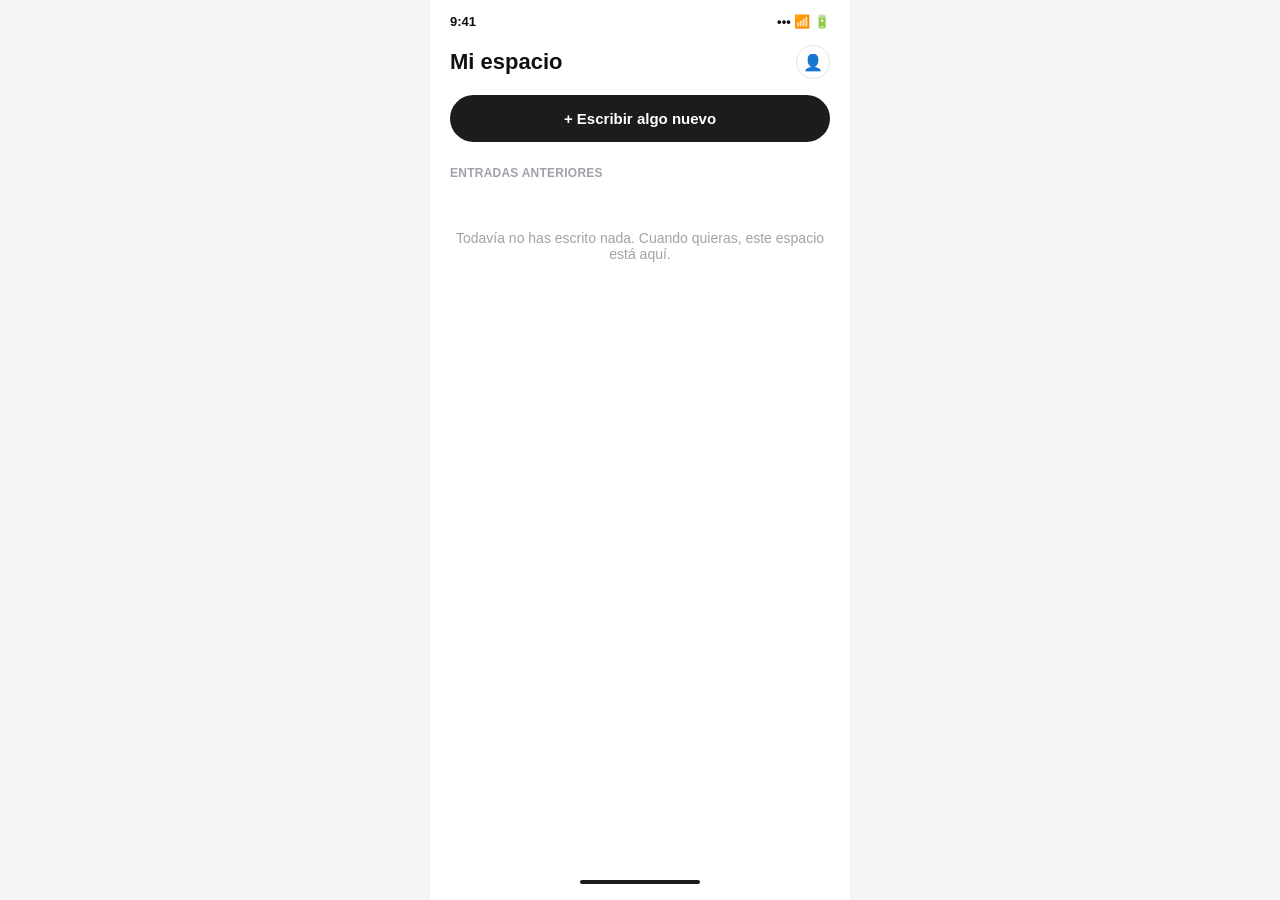
==== index.html @ 1ef16074 "Add files via upload" ====
<!DOCTYPE html>
<html lang="es">
<head>
  <meta charset="UTF-8" />
  <meta name="viewport" content="width=device-width, initial-scale=1.0" />
  <title>Mi espacio</title>
  <link rel="stylesheet" href="styles.css" />
</head>
<body>
  <div class="phone">
    <div class="statusbar">
      <span>9:41</span>
      <span>••• 📶 🔋</span>
    </div>

    <div class="header">
      <h1 class="header-title">Mi espacio</h1>
      <div class="avatar">👤</div>
    </div>

    <main class="content">
      <a href="nueva-entrada.html" class="btn-dark">+ Escribir algo nuevo</a>

      <div class="section-label">ENTRADAS ANTERIORES</div>
      <div class="entradas" id="lista-entradas"></div>
    </main>

    <div class="footer-bar">
      <div class="home-indicator"></div>
    </div>
  </div>

  <script src="app.js"></script>
  <script>
    const entradas = obtenerEntradas();
    const lista = document.getElementById("lista-entradas");

    if (entradas.length === 0) {
      lista.innerHTML = '<p class="empty-state">Todavía no has escrito nada. Cuando quieras, este espacio está aquí.</p>';
    } else {
      const copia = [...entradas].reverse();
      lista.innerHTML = copia.map((e) => `
        <div class="entrada">
          <div class="entrada-fecha">${formatearFecha(e.fecha)}</div>
          <div class="entrada-texto">${e.texto}</div>
        </div>
      `).join("");
    }
  </script>
</body>
</html>
---- styles.css ----
* {
  box-sizing: border-box;
}

body {
  margin: 0;
  font-family: -apple-system, 'Segoe UI', Inter, sans-serif;
  background: #F4F4F5;
  display: flex;
  justify-content: center;
}

.phone {
  width: 100%;
  max-width: 420px;
  min-height: 100vh;
  background: #FFFFFF;
  display: flex;
  flex-direction: column;
}

.statusbar {
  display: flex;
  justify-content: space-between;
  align-items: center;
  padding: 14px 20px 0;
  font-size: 13px;
  font-weight: 600;
  color: #111111;
}

.header {
  display: flex;
  align-items: center;
  justify-content: space-between;
  padding: 16px 20px 8px;
}

.header-title {
  font-size: 22px;
  font-weight: 700;
  color: #111111;
  margin: 0;
}

.back-button {
  display: flex;
  align-items: center;
  gap: 8px;
  background: none;
  border: none;
  font-size: 15px;
  font-weight: 600;
  color: #111111;
  cursor: pointer;
  padding: 0;
}

.avatar {
  width: 34px;
  height: 34px;
  border-radius: 50%;
  border: 1px solid #E4E4E7;
  display: flex;
  align-items: center;
  justify-content: center;
  color: #71717A;
}

.content {
  flex: 1;
  padding: 8px 20px 20px;
  display: flex;
  flex-direction: column;
}

.btn-dark {
  background: #1C1C1E;
  color: #FFFFFF;
  border: none;
  border-radius: 999px;
  font-size: 15px;
  font-weight: 600;
  padding: 15px;
  width: 100%;
  cursor: pointer;
  text-align: center;
  text-decoration: none;
  display: block;
}

.btn-dark:hover {
  background: #000000;
}

.section-label {
  font-size: 12px;
  font-weight: 600;
  color: #A1A1AA;
  letter-spacing: 0.02em;
  margin: 24px 0 10px;
}

.entradas {
  display: flex;
  flex-direction: column;
  gap: 14px;
}

.entrada {
  border-bottom: 1px solid #F0F0F1;
  padding-bottom: 14px;
}

.entrada:last-child {
  border-bottom: none;
}

.entrada-fecha {
  font-size: 12px;
  font-weight: 600;
  color: #A1A1AA;
  margin-bottom: 4px;
}

.entrada-texto {
  font-size: 14px;
  color: #3F3F46;
  line-height: 1.4;
  overflow: hidden;
  text-overflow: ellipsis;
  display: -webkit-box;
  -webkit-line-clamp: 1;
  -webkit-box-orient: vertical;
}

.empty-state {
  color: #A1A1AA;
  font-size: 14px;
  text-align: center;
  margin-top: 40px;
}

.footer-bar {
  padding: 10px 0 16px;
  display: flex;
  justify-content: center;
}

.home-indicator {
  width: 120px;
  height: 4px;
  border-radius: 2px;
  background: #1C1C1E;
}

/* Nueva entrada */
.textarea-entrada {
  flex: 1;
  border: 1px solid #E4E4E7;
  border-radius: 14px;
  padding: 16px;
  font-size: 15px;
  font-family: inherit;
  color: #111111;
  resize: none;
  outline: none;
  margin-bottom: 16px;
  min-height: 320px;
}

.textarea-entrada:focus {
  border-color: #1C1C1E;
}

.textarea-entrada::placeholder {
  color: #A1A1AA;
}

/* Estado de ánimo */
.mood-screen {
  align-items: center;
  text-align: center;
  padding-top: 40px;
}

.mood-badge {
  display: inline-flex;
  align-items: center;
  gap: 6px;
  background: #F4F4F5;
  border-radius: 999px;
  padding: 6px 14px;
  font-size: 12px;
  font-weight: 600;
  color: #71717A;
  margin-bottom: 28px;
}

.mood-question {
  font-size: 21px;
  font-weight: 700;
  color: #111111;
  margin: 0 0 8px;
  max-width: 280px;
}

.mood-subtext {
  font-size: 13px;
  color: #A1A1AA;
  margin: 0 0 36px;
}

.mood-options {
  display: flex;
  justify-content: center;
  gap: 14px;
  margin-bottom: 8px;
}

.mood-option {
  width: 48px;
  height: 48px;
  border-radius: 50%;
  border: 1px solid #E4E4E7;
  background: #FFFFFF;
  font-size: 20px;
  display: flex;
  align-items: center;
  justify-content: center;
  cursor: pointer;
}

.mood-option.selected {
  background: #1C1C1E;
  border-color: #1C1C1E;
  color: #FFFFFF;
}

.mood-scale-labels {
  display: flex;
  justify-content: space-between;
  font-size: 11px;
  color: #A1A1AA;
  margin-bottom: 36px;
}

.mood-actions {
  width: 100%;
  margin-top: auto;
}

/* Acompañamiento */
.acomp-card {
  background: #F4F4F5;
  border-radius: 16px;
  padding: 20px;
  margin-top: 12px;
}

.acomp-icon {
  width: 36px;
  height: 36px;
  border-radius: 50%;
  background: #FFFFFF;
  display: flex;
  align-items: center;
  justify-content: center;
  margin-bottom: 14px;
  font-size: 16px;
}

.acomp-texto {
  font-size: 14px;
  color: #27272A;
  line-height: 1.5;
  margin: 0 0 16px;
}

.acomp-nota {
  display: flex;
  align-items: flex-start;
  gap: 6px;
  font-size: 12px;
  color: #71717A;
  border-top: 1px solid #E4E4E7;
  padding-top: 12px;
  line-height: 1.4;
}

.acomp-actions {
  display: flex;
  gap: 10px;
  margin-top: auto;
}

.btn-secundario {
  flex: 1;
  background: #FFFFFF;
  color: #111111;
  border: 1px solid #E4E4E7;
  border-radius: 999px;
  font-size: 14px;
  font-weight: 600;
  padding: 14px;
  cursor: pointer;
}

.btn-primario-inline {
  flex: 1;
  background: #1C1C1E;
  color: #FFFFFF;
  border: none;
  border-radius: 999px;
  font-size: 14px;
  font-weight: 600;
  padding: 14px;
  cursor: pointer;
}
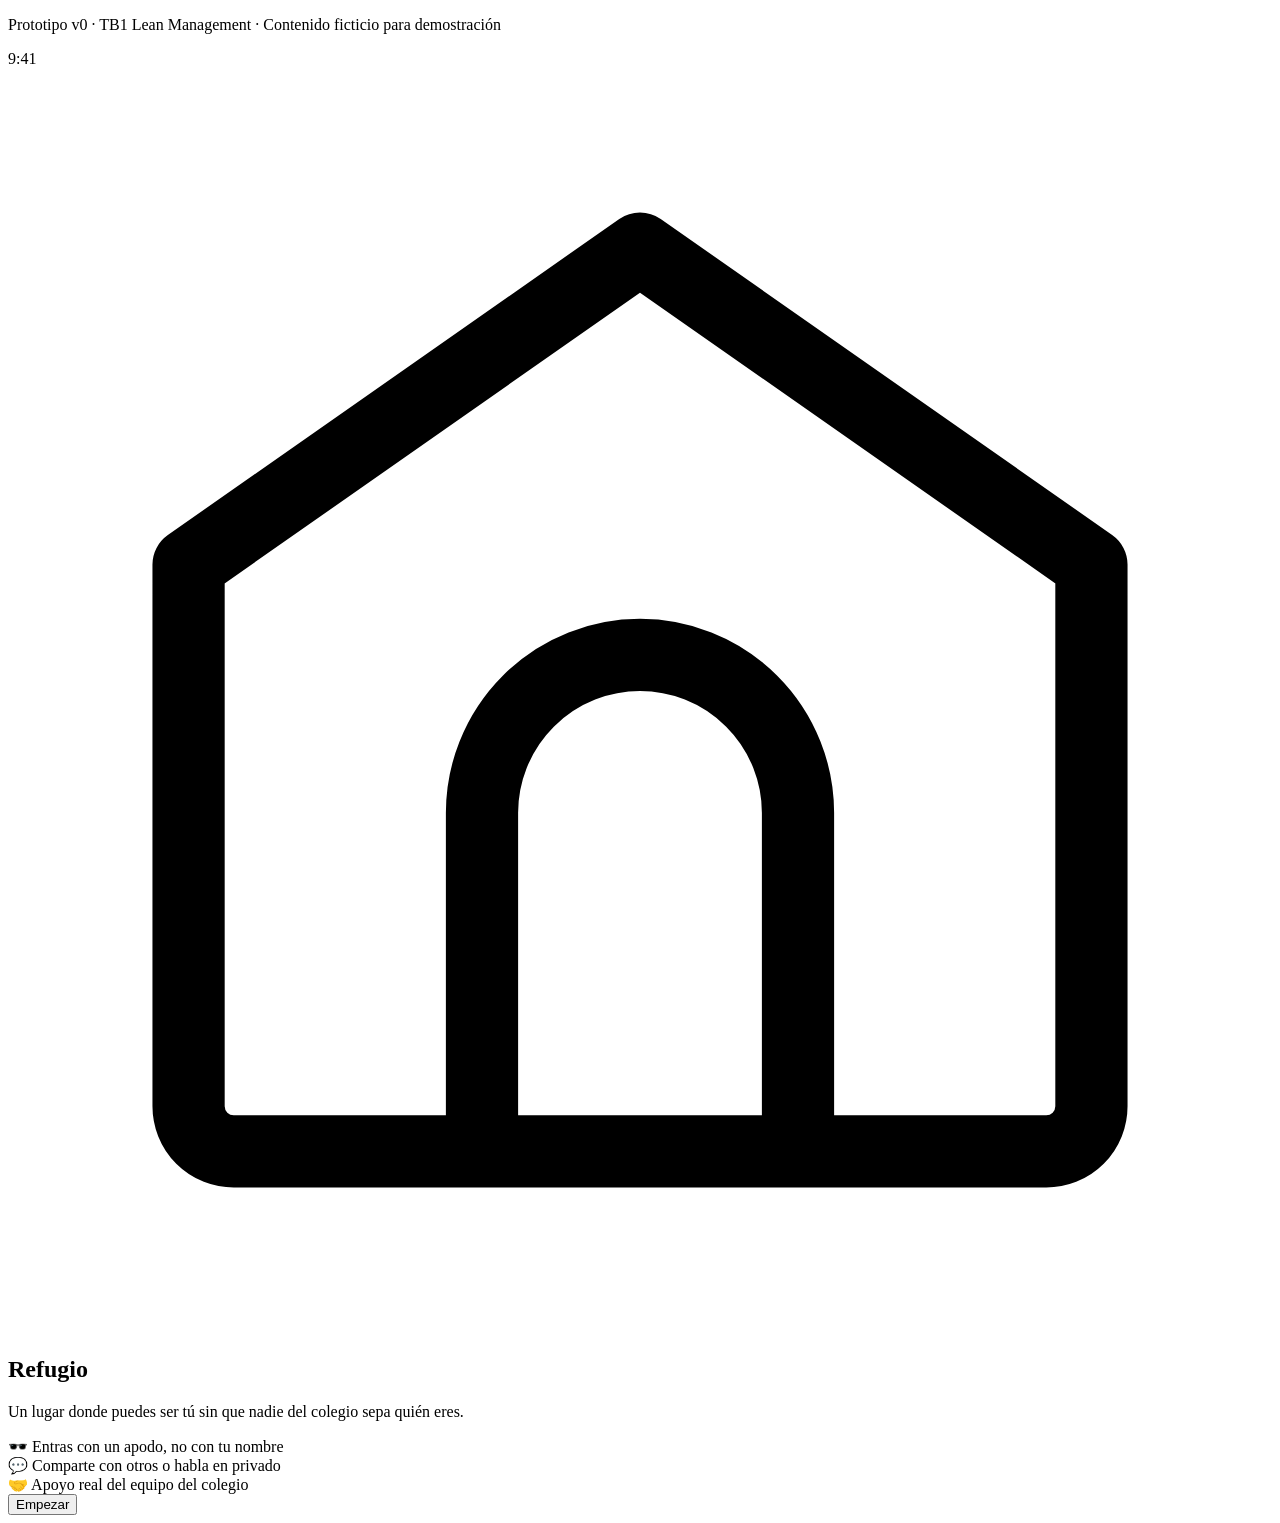
==== commit 4eef5c83: "Revamp index.html for Refugio prototype Updated the HTML structure and content for the prototype. Ad" ====
--- a/index.html
+++ b/index.html
@@ -1,51 +1,298 @@
 <!DOCTYPE html>
 <html lang="es">
 <head>
-  <meta charset="UTF-8" />
-  <meta name="viewport" content="width=device-width, initial-scale=1.0" />
-  <title>Mi espacio</title>
-  <link rel="stylesheet" href="styles.css" />
+<meta charset="UTF-8">
+<meta name="viewport" content="width=device-width, initial-scale=1.0, maximum-scale=1.0, user-scalable=no">
+<title>Refugio — Prototipo v0</title>
+<link rel="preconnect" href="https://fonts.googleapis.com">
+<link rel="preconnect" href="https://fonts.gstatic.com" crossorigin>
+<link href="https://fonts.googleapis.com/css2?family=Outfit:wght@400;500;600;700;800&family=Inter:wght@400;500;600;700&display=swap" rel="stylesheet">
+<link rel="stylesheet" href="style.css">
 </head>
 <body>
-  <div class="phone">
-    <div class="statusbar">
+
+<p class="demo-note">Prototipo v0 · TB1 Lean Management · Contenido ficticio para demostración</p>
+
+<div class="stage">
+  <div class="device">
+    <div class="device__bar">
       <span>9:41</span>
-      <span>••• 📶 🔋</span>
+      <div class="device__dots"><i></i><i></i><i></i></div>
     </div>
 
-    <div class="header">
-      <h1 class="header-title">Mi espacio</h1>
-      <div class="avatar">👤</div>
+    <main class="app" id="app">
+
+      <!-- ══════════ SPLASH ══════════ -->
+      <section class="screen screen--splash" data-screen="splash">
+        <div class="splash">
+          <div class="brand">
+            <div class="brand__mark">
+              <svg viewBox="0 0 56 56" fill="none" aria-hidden="true">
+                <path d="M28 8 8 22v24a2 2 0 0 0 2 2h36a2 2 0 0 0 2-2V22L28 8Z" stroke="currentColor" stroke-width="3.2" stroke-linejoin="round"/>
+                <path d="M21 48V33a7 7 0 0 1 14 0v15" stroke="currentColor" stroke-width="3.2" stroke-linejoin="round"/>
+              </svg>
+            </div>
+            <h1 class="brand__name">Refugio</h1>
+          </div>
+          <p class="splash__tag">Un lugar donde puedes ser tú sin que nadie del colegio sepa quién eres.</p>
+
+          <div class="splash__points">
+            <div class="splash__point"><span>🕶️</span> Entras con un apodo, no con tu nombre</div>
+            <div class="splash__point"><span>💬</span> Comparte con otros o habla en privado</div>
+            <div class="splash__point"><span>🤝</span> Apoyo real del equipo del colegio</div>
+          </div>
+
+          <button class="btn btn--primary btn--lg" data-action="start">Empezar</button>
+        </div>
+      </section>
+
+      <!-- ══════════ REGISTRO ══════════ -->
+      <section class="screen" data-screen="register" hidden>
+        <header class="bar">
+          <button class="ico" data-action="go-splash" aria-label="Volver"><svg viewBox="0 0 24 24"><path d="M15 18l-6-6 6-6"/></svg></button>
+          <h2 class="bar__title">Crea tu identidad</h2>
+        </header>
+
+        <form class="pad form" id="form-register">
+          <p class="lead">Nadie va a saber que eres tú. Elige un apodo y un avatar.</p>
+
+          <div class="avatar-picker" id="avatar-picker"></div>
+
+          <label class="field">
+            <span class="field__lbl">Tu apodo</span>
+            <input type="text" name="alias" maxlength="18" placeholder="Ej. Zorrito_04" required>
+          </label>
+
+          <label class="field">
+            <span class="field__lbl">Grado</span>
+            <select name="grado" required>
+              <option value="" disabled selected>Elige tu grado</option>
+              <option>1° secundaria</option>
+              <option>2° secundaria</option>
+              <option>3° secundaria</option>
+              <option>4° secundaria</option>
+              <option>5° secundaria</option>
+            </select>
+          </label>
+
+          <p class="note">
+            <svg viewBox="0 0 24 24" class="note__ico"><rect x="5" y="11" width="14" height="9" rx="2"/><path d="M8 11V8a4 4 0 0 1 8 0v3"/></svg>
+            Tu apodo es lo único que ven los demás. El equipo de psicología solo accede a tus datos si tú inicias una conversación privada.
+          </p>
+          
+          <label class="field checkbox-label" style="flex-direction: row; align-items: center; margin: 10px 0; font-size: 0.85rem; color: var(--ink-2);">
+            <input type="checkbox" required style="width: auto; margin-right: 8px; accent-color: var(--brand);">
+            Entiendo que yo decido qué compartir y que este espacio es anónimo.
+          </label>
+
+          <button class="btn btn--primary btn--full" type="submit">Crear mi cuenta</button>
+        </form>
+      </section>
+
+      <!-- ══════════ CHECK-IN ══════════ -->
+      <section class="screen" data-screen="checkin" hidden>
+        <div class="checkin">
+          <div class="checkin__head">
+            <p class="checkin__eyebrow">Antes de entrar</p>
+            <h2 class="checkin__q">¿Cómo te sientes hoy?</h2>
+            <p class="checkin__sub">Nadie ve tu respuesta. Es solo para ti.</p>
+          </div>
+
+          <div class="moods" id="moods">
+            <button class="mood" data-value="1"><span class="mood__face">😞</span><span class="mood__txt">Fatal</span></button>
+            <button class="mood" data-value="2"><span class="mood__face">😕</span><span class="mood__txt">Mal</span></button>
+            <button class="mood" data-value="3"><span class="mood__face">😐</span><span class="mood__txt">Normal</span></button>
+            <button class="mood" data-value="4"><span class="mood__face">🙂</span><span class="mood__txt">Bien</span></button>
+            <button class="mood" data-value="5"><span class="mood__face">😄</span><span class="mood__txt">Genial</span></button>
+          </div>
+
+          <button class="link-btn" data-action="skip-checkin">Prefiero no responder</button>
+        </div>
+      </section>
+
+      <!-- ══════════ COMUNIDAD (FEED) ══════════ -->
+      <section class="screen" data-screen="feed" hidden>
+        <header class="bar bar--brand">
+          <div class="bar__brand">
+            <span class="bar__logo">
+              <svg viewBox="0 0 56 56" fill="none"><path d="M28 8 8 22v24a2 2 0 0 0 2 2h36a2 2 0 0 0 2-2V22L28 8Z" stroke="currentColor" stroke-width="4" stroke-linejoin="round"/><path d="M21 48V33a7 7 0 0 1 14 0v15" stroke="currentColor" stroke-width="4" stroke-linejoin="round"/></svg>
+            </span>
+            <span class="bar__name">Refugio</span>
+          </div>
+          <div class="bar__me" id="bar-me"></div>
+        </header>
+
+        <div class="channels" id="channels"></div>
+
+        <div class="community-banner">
+          <span>👥</span> Esta semana, 24 alumnos ya buscaron apoyo
+        </div>
+
+        <div class="feed" id="feed"></div>
+
+        <button class="fab" data-action="open-compose" aria-label="Crear publicación">
+          <svg viewBox="0 0 24 24"><path d="M12 5v14M5 12h14"/></svg>
+        </button>
+      </section>
+
+      <!-- ══════════ DETALLE DE POST ══════════ -->
+      <section class="screen" data-screen="post" hidden>
+        <header class="bar">
+          <button class="ico" data-action="go-feed" aria-label="Volver"><svg viewBox="0 0 24 24"><path d="M15 18l-6-6 6-6"/></svg></button>
+          <h2 class="bar__title">Publicación</h2>
+        </header>
+        <div class="post-detail" id="post-detail"></div>
+        <form class="composer" id="comment-form">
+          <input type="text" id="comment-input" placeholder="Escribe un comentario" autocomplete="off">
+          <button class="ico ico--send" type="submit" aria-label="Comentar"><svg viewBox="0 0 24 24"><path d="M4 12l16-8-6 16-3-6-7-2Z"/></svg></button>
+        </form>
+      </section>
+
+      <!-- ══════════ MI ESPACIO ══════════ -->
+      <section class="screen" data-screen="espacio" hidden>
+        <header class="bar bar--brand">
+          <h2 class="bar__title bar__title--lg">Mi espacio</h2>
+        </header>
+
+        <div class="pad espacio">
+
+          <div class="card card--soft">
+            <h3 class="card__title">Semáforo de apoyo</h3>
+            <p class="card__sub">Indica si necesitas hablar. Solo tú ves esto.</p>
+            <div class="semaforo">
+              <button class="sem-btn" data-color="verde">🟢 No necesito hablar con nadie</button>
+              <button class="sem-btn" data-color="amarillo">🟡 Quizá hable con alguien</button>
+              <button class="sem-btn" data-color="rojo">🔴 Quiero hablar con el psicólogo</button>
+            </div>
+            <button id="btn-pedir-cita" class="btn btn--primary btn--full" data-action="go-apoyo" hidden style="margin-top: 8px;">Pedir cita / Chat Privado</button>
+          </div>
+
+          <div class="card card--soft">
+            <h3 class="card__title">Lo que me gusta</h3>
+            <p class="card__sub">Toca lo que va contigo. Solo tú lo ves.</p>
+            <div class="tags" id="tags"></div>
+          </div>
+
+          <div class="card">
+            <h3 class="card__title">Diario privado</h3>
+            <p class="card__sub">Escribe lo que sea. Esto no se publica en ningún lado.</p>
+            <textarea id="journal-input" class="ta" rows="3" placeholder="Hoy me pasó que..."></textarea>
+            <button class="btn btn--primary btn--full" data-action="save-entry">Guardar entrada</button>
+          </div>
+
+          <div class="entries" id="entries"></div>
+        </div>
+      </section>
+
+      <!-- ══════════ APOYO ══════════ -->
+      <section class="screen" data-screen="apoyo" hidden>
+        <header class="bar bar--brand">
+          <h2 class="bar__title bar__title--lg">Apoyo</h2>
+        </header>
+
+        <div class="pad">
+          <div class="alert" id="alert-card" hidden>
+            <span class="alert__ico">💛</span>
+            <div>
+              <p class="alert__txt">Las últimas veces has marcado que no la estás pasando bien. Si quieres, puedes escribirle a alguien. Sin compromiso.</p>
+              <button class="btn btn--accent btn--small" data-action="open-first-chat">Escribir ahora</button>
+            </div>
+          </div>
+
+          <p class="lead">Estas personas trabajan en tu colegio. Escribirles es privado: nadie de tu salón se entera.</p>
+          <div class="psi-list" id="psi-list"></div>
+        </div>
+      </section>
+
+      <!-- ══════════ CHAT ══════════ -->
+      <section class="screen" data-screen="chat" hidden>
+        <header class="bar bar--chat">
+          <button class="ico" data-action="go-apoyo" aria-label="Volver"><svg viewBox="0 0 24 24"><path d="M15 18l-6-6 6-6"/></svg></button>
+          <div class="chat-head" id="chat-head"></div>
+        </header>
+        <div class="chat" id="chat-messages"></div>
+        <form class="composer" id="chat-form">
+          <input type="text" id="chat-input" placeholder="Escribe un mensaje" autocomplete="off">
+          <button class="ico ico--send" type="submit" aria-label="Enviar"><svg viewBox="0 0 24 24"><path d="M4 12l16-8-6 16-3-6-7-2Z"/></svg></button>
+        </form>
+      </section>
+
+      <!-- ══════════ PERFIL ══════════ -->
+      <section class="screen" data-screen="perfil" hidden>
+        <header class="bar bar--brand">
+          <h2 class="bar__title bar__title--lg">Mi perfil</h2>
+        </header>
+        <div class="pad">
+          <div class="profile" id="profile"></div>
+
+          <div class="card">
+            <h3 class="card__title">Cómo me he sentido</h3>
+            <p class="card__sub">Tus últimos check-ins. Solo tú ves esto.</p>
+            <div class="chart" id="mood-chart"></div>
+          </div>
+
+          <button class="btn btn--ghost btn--full" data-action="reset">Reiniciar la demo</button>
+        </div>
+      </section>
+
+    </main>
+
+    <!-- ══════════ NAV ══════════ -->
+    <nav class="tabs" id="tabs" hidden>
+      <button class="tab" data-nav="feed" data-action="go-feed">
+        <svg viewBox="0 0 24 24"><path d="M4 6h16M4 12h16M4 18h10"/></svg><span>Comunidad</span>
+      </button>
+      <button class="tab" data-nav="espacio" data-action="go-espacio">
+        <svg viewBox="0 0 24 24"><path d="M6 4h9l3 3v13H6V4Z"/><path d="M9 11h6M9 15h4"/></svg><span>Mi espacio</span>
+      </button>
+      <button class="tab" data-nav="apoyo" data-action="go-apoyo">
+        <svg viewBox="0 0 24 24"><path d="M12 20s-7-4.3-7-9a4 4 0 0 1 7-2.6A4 4 0 0 1 19 11c0 4.7-7 9-7 9Z"/></svg><span>Apoyo</span>
+      </button>
+      <button class="tab" data-nav="perfil" data-action="go-perfil">
+        <svg viewBox="0 0 24 24"><circle cx="12" cy="8" r="3.4"/><path d="M5 20c0-3.6 3.1-6 7-6s7 2.4 7 6"/></svg><span>Perfil</span>
+      </button>
+    </nav>
+
+    <!-- ══════════ MODAL COMPOSE ══════════ -->
+    <div class="sheet" id="sheet-compose" hidden>
+      <div class="sheet__panel">
+        <div class="sheet__head">
+          <h3>Nueva publicación</h3>
+          <button class="ico" data-action="close-compose" aria-label="Cerrar"><svg viewBox="0 0 24 24"><path d="M18 6 6 18M6 6l12 12"/></svg></button>
+        </div>
+        <form id="form-post" class="sheet__body">
+          <div class="chips" id="post-channels"></div>
+          <input type="text" name="titulo" class="inp" placeholder="Título" maxlength="70" required>
+          <textarea name="texto" class="ta" rows="4" placeholder="Cuenta lo que quieras. Nadie sabe que eres tú." required></textarea>
+          <p class="note note--sm">Se publicará como <strong id="post-as">—</strong></p>
+          <button class="btn btn--primary btn--full" type="submit">Publicar</button>
+        </form>
+      </div>
     </div>
 
-    <main class="content">
-      <a href="nueva-entrada.html" class="btn-dark">+ Escribir algo nuevo</a>
-
-      <div class="section-label">ENTRADAS ANTERIORES</div>
-      <div class="entradas" id="lista-entradas"></div>
-    </main>
-
-    <div class="footer-bar">
-      <div class="home-indicator"></div>
+    <!-- ══════════ MODAL DE ENCUESTA AL COMENTAR ══════════ -->
+    <div class="sheet" id="sheet-survey" hidden>
+      <div class="sheet__panel">
+        <div class="sheet__head">
+          <h3>¿Cómo te sentiste?</h3>
+          <button class="ico" data-action="close-survey" aria-label="Cerrar"><svg viewBox="0 0 24 24"><path d="M18 6 6 18M6 6l12 12"/></svg></button>
+        </div>
+        <div class="sheet__body" style="text-align: center;">
+          <p class="lead">Al compartir o comentar aquí de forma anónima:</p>
+          <div style="display: flex; gap: 10px; margin-top: 15px;">
+            <button class="btn btn--ghost btn--full" data-action="survey-ans">🙂 Bien</button>
+            <button class="btn btn--ghost btn--full" data-action="survey-ans">😕 Mal</button>
+          </div>
+        </div>
+      </div>
     </div>
+
+    <div class="toast" id="toast" hidden></div>
+
   </div>
-
-  <script src="app.js"></script>
-  <script>
-    const entradas = obtenerEntradas();
-    const lista = document.getElementById("lista-entradas");
-
-    if (entradas.length === 0) {
-      lista.innerHTML = '<p class="empty-state">Todavía no has escrito nada. Cuando quieras, este espacio está aquí.</p>';
-    } else {
-      const copia = [...entradas].reverse();
-      lista.innerHTML = copia.map((e) => `
-        <div class="entrada">
-          <div class="entrada-fecha">${formatearFecha(e.fecha)}</div>
-          <div class="entrada-texto">${e.texto}</div>
-        </div>
-      `).join("");
-    }
-  </script>
+</div>
+
+<script src="data.js"></script>
+<script src="app.js"></script>
 </body>
 </html>
